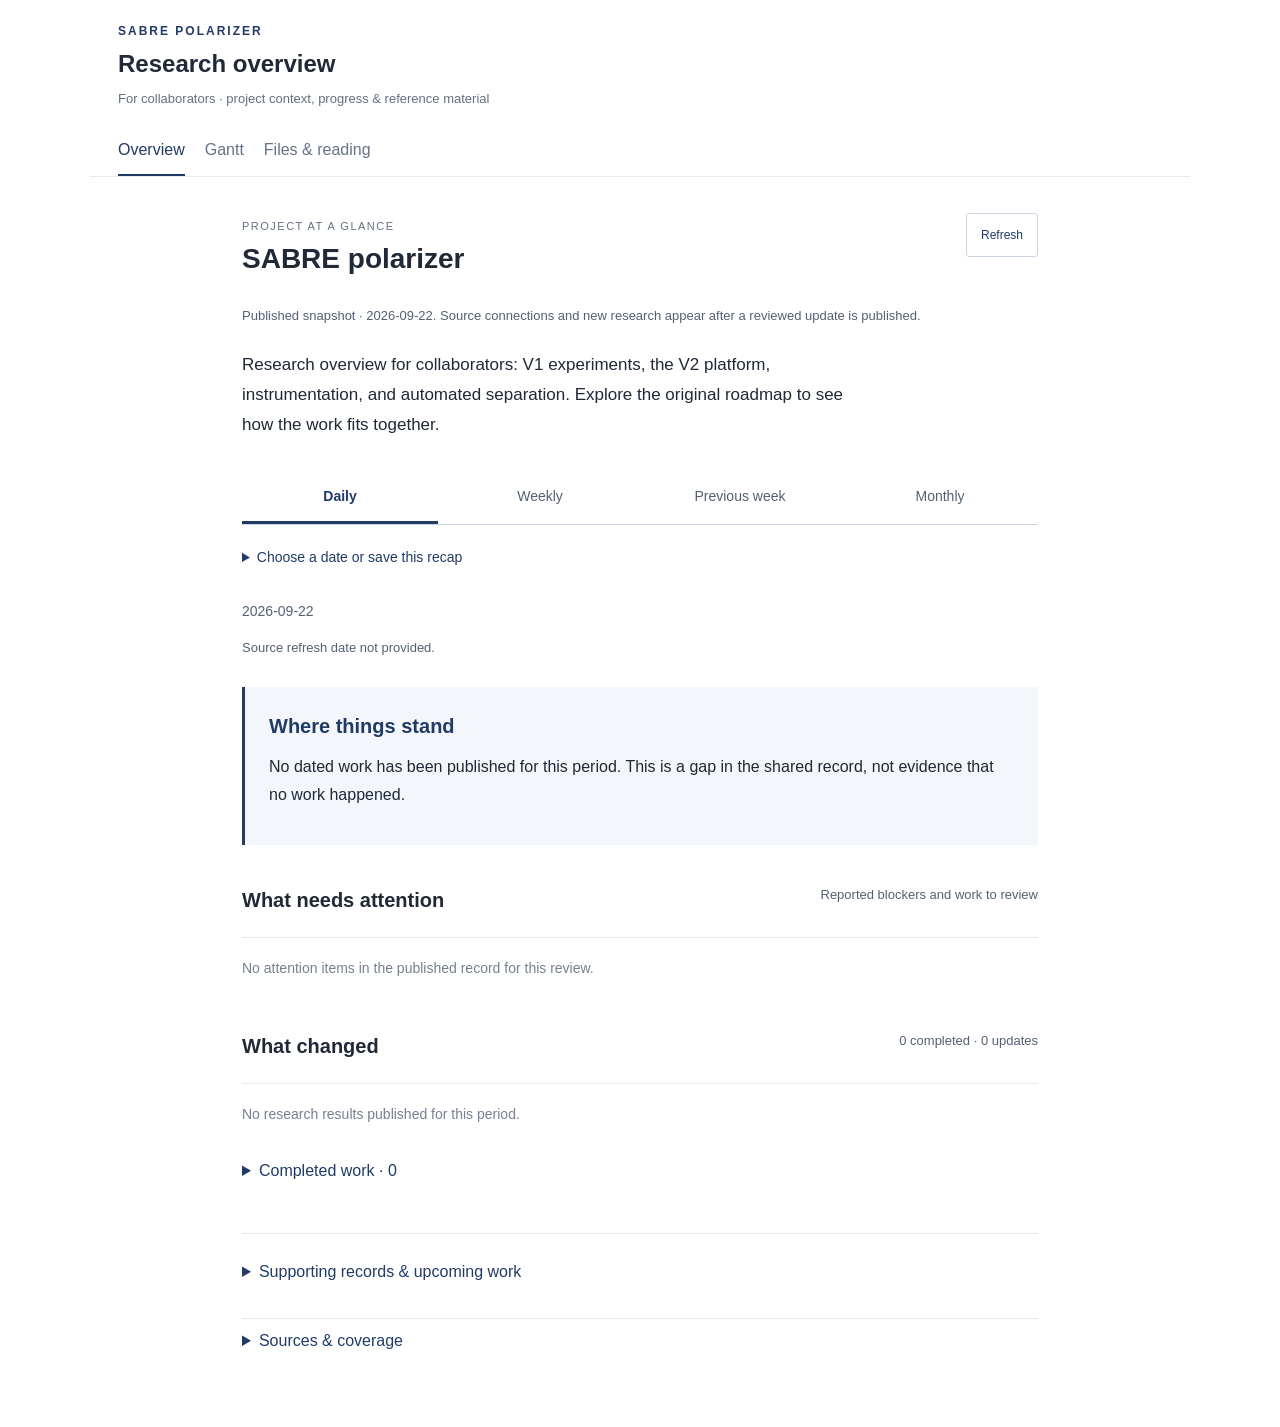
==== index.html @ f715c622 "Publish static SABRE collaborator overview" ====
<!doctype html><html lang="en"><head><meta charset="utf-8"><meta name="viewport" content="width=device-width,initial-scale=1"><meta name="robots" content="noindex,nofollow"><title>SABRE · Research overview</title><link rel="stylesheet" href="./app.css"><script src="./public.js" defer></script></head><body data-static="true" class="collaborator-view"><div id="application"><header><div class="brand">SABRE POLARIZER</div><h1>Research overview</h1><p>For collaborators · project context, progress & reference material</p><nav aria-label="Views"><button data-view="overview" aria-pressed="true">Overview</button><button data-view="gantt">Gantt</button><button data-view="resources">Files & reading</button></nav></header><div id="content"><p>Loading research overview…</p></div></div><div id="message" role="status"></div></body></html>
---- app.css ----
:root{color-scheme:light;--navy:#213b66;--ink:#1f2937;--paper:#f3f6fa;--line:#ccd5e2}*{box-sizing:border-box}body{margin:0;background:var(--paper);color:var(--ink);font:16px/1.5 -apple-system,BlinkMacSystemFont,'Segoe UI',Arial,sans-serif}main,#application{max-width:1100px;margin:auto}header{background:var(--navy);color:#fff;padding:24px}h1{font-size:28px;line-height:1.2;margin:10px 0}h2{font-size:20px;margin:0 0 14px}h3{font-size:16px;margin:0 0 8px}p{margin:8px 0}.brand{letter-spacing:2px;font-size:12px;font-weight:700}.header-row{display:flex;align-items:center;justify-content:space-between;gap:16px}header p{color:#d9e3f3;font-size:13px}nav{display:flex;gap:6px;margin-top:20px;flex-wrap:wrap}button,a.button{font:inherit;border:1px solid var(--navy);border-radius:3px;padding:10px 14px;min-height:44px;background:var(--navy);color:white;cursor:pointer;text-decoration:none;display:inline-block}button:disabled{opacity:.5;cursor:wait}button.secondary,a.secondary{background:white;color:var(--navy);border-color:var(--line)}nav button{background:#172c4f;border:0}nav button[aria-pressed=true]{background:white;color:var(--navy)}#content{padding:24px}.toolbar{display:flex;gap:10px;align-items:end;flex-wrap:wrap;margin-bottom:20px}.toolbar label{margin:0}label{display:block;margin:10px 0;font-size:13px}input,textarea,select{display:block;border:1px solid var(--line);border-radius:3px;background:white;color:var(--ink);font:inherit;font-size:16px;padding:10px;width:100%;min-width:0;min-height:44px}textarea{min-height:110px;resize:vertical}.panel{background:white;border:1px solid var(--line);padding:18px;margin-bottom:18px;min-width:0}.band{background:var(--navy);color:white;padding:10px 14px;margin:0}.muted,small{color:#526175;font-size:13px}.warning{background:#fff8e8;border-left:4px solid #b88016;padding:12px;margin:10px 0}.week-grid{display:grid;grid-template-columns:repeat(5,minmax(0,1fr));gap:10px}.day{background:white;border:1px solid var(--line);min-width:0}.day h3{margin:0;background:var(--navy);color:white;padding:10px}.block{padding:12px;border-left:4px solid #2e73ad;border-bottom:1px solid var(--line);overflow-wrap:anywhere}.block b{display:block}.block small{display:block}.badge{font-size:11px;letter-spacing:.5px;display:inline-block;background:#e9eff6;color:var(--navy);padding:3px 6px}.split{display:grid;grid-template-columns:1fr 1fr;gap:18px}.gantt{width:100%;border-collapse:collapse;table-layout:fixed}.gantt th,.gantt td{padding:4px 1px;text-align:center;font-size:12px}.gantt th:first-child{width:65px;text-align:left}.mark{height:13px;display:block;background:#eef2f6}.task-head{color:white;margin:-18px -18px 14px;padding:12px 18px}.row{padding:12px 0;border-bottom:1px solid var(--line);overflow-wrap:anywhere}.actions{display:flex;gap:8px;flex-wrap:wrap;margin-top:12px}.evidence{white-space:pre-wrap;overflow-wrap:anywhere}.filters{display:grid;grid-template-columns:1fr 1fr;gap:10px}.form-grid{display:grid;grid-template-columns:1fr 1fr;gap:0 12px}.form-grid .full{grid-column:1/-1}details{margin-top:12px}summary{cursor:pointer;min-height:44px;padding:10px 0;color:var(--navy)}#message{max-width:1100px;margin:10px auto;padding:12px 24px;white-space:pre-wrap;overflow-wrap:anywhere}#message:empty{display:none}#login{max-width:440px;margin:80px auto;background:white;padding:28px;border-top:8px solid var(--navy)}pre{white-space:pre-wrap;overflow-wrap:anywhere;font-size:12px}a{color:#245d91}button:focus-visible,input:focus-visible,textarea:focus-visible,select:focus-visible,a:focus-visible{outline:3px solid #b88016;outline-offset:2px}[hidden]{display:none!important}@media(max-width:760px){.week-grid{grid-template-columns:1fr}.split{grid-template-columns:1fr}#content,header{padding:16px}.header-row{align-items:start}h1{font-size:25px}nav{gap:4px}nav button{padding:10px 11px}.panel{padding:14px}.task-head{margin:-14px -14px 12px;padding:10px 14px}}@media print{nav,.toolbar,button,#message{display:none}header{background:white;color:black}.week-grid{grid-template-columns:1fr}.panel{break-inside:avoid}}
.form-grid,.filters{grid-template-columns:repeat(2,minmax(0,1fr))}label{min-width:0}#source-output{white-space:pre-wrap;overflow-wrap:anywhere;font-size:12px}@media(max-width:420px){.form-grid{grid-template-columns:1fr}.form-grid .full{grid-column:auto}}
/* Viewing-first layout: quiet reading surfaces and one shared project timeline. */
body{background:#fff}header{background:#fff;color:var(--ink);border-bottom:1px solid #e5eaf0;padding:22px 28px 0}header .brand{color:var(--navy)}header p{color:#647083}header h1{font-size:24px;font-weight:600}nav{gap:20px;margin-top:18px}nav button{background:transparent;color:#667285;border:0;border-bottom:2px solid transparent;border-radius:0;padding:12px 0}nav button[aria-pressed=true]{color:var(--navy);background:transparent;border-bottom-color:var(--navy)}#content{padding:28px}h2{font-weight:550}.intro{display:flex;justify-content:space-between;align-items:center;gap:20px;margin:10px 0 30px}.intro h2{font-size:27px;margin:6px 0}.eyebrow{font-size:11px;letter-spacing:1.5px;text-transform:uppercase;color:#647083}.overview-columns{display:grid;grid-template-columns:1.2fr 1fr;gap:44px}.reading-section{margin:0 0 30px;min-width:0}.section-heading{display:flex;justify-content:space-between;align-items:baseline;flex-wrap:wrap;gap:10px;border-bottom:1px solid #e5eaf0;padding-bottom:10px;margin-bottom:14px}.section-heading h2{margin:0;font-size:18px}.section-heading a{font-size:13px;text-decoration:none}.reading-row{padding:14px 0;border-bottom:1px solid #eef1f5}.reading-row p{margin:5px 0}.outcome{font-size:12px;color:#657186}.empty{color:#758092;font-size:14px;padding:12px 0;max-width:48ch}.todo-row{display:flex;align-items:start;gap:10px;padding:12px 0;border-bottom:1px solid #eef1f5}.todo-row p{margin:0}.todo-circle{width:15px;height:15px;border:1px solid #9aa4b3;border-radius:50%;flex-shrink:0;margin-top:5px}.calendar-section{margin-top:18px}.google-calendar{border:0;width:100%;height:560px;margin-top:14px}.source-status{border-top:1px solid #e5eaf0;margin-top:24px}.panel{border:0;border-bottom:1px solid #e5eaf0;padding:18px 0;margin-bottom:22px}.badge{background:#f1f4f7}.timeline-legend{display:flex;flex-wrap:wrap;gap:18px;color:#657186;font-size:12px;margin:12px 0 24px}.timeline-legend span{display:flex;align-items:center;gap:6px}.legend-bar{width:22px;height:5px;background:var(--navy);display:inline-block}.legend-bar.baseline{opacity:.25}.timeline-axis{display:flex;justify-content:space-between;color:#758092;font-size:11px;margin-bottom:6px}.timeline-item{border-top:1px solid #e5eaf0;margin:0}.timeline-item summary{list-style:none;padding:16px 0;display:block}.timeline-item summary::-webkit-details-marker{display:none}.timeline-label{display:flex;justify-content:space-between;gap:12px;align-items:baseline;font-size:14px;margin-bottom:12px}.timeline-label small{font-size:11px;white-space:nowrap}.stream-dot{display:inline-block;width:7px;height:7px;border-radius:50%;margin-right:8px}.timeline-track{height:30px;position:relative;background:repeating-linear-gradient(to right,transparent 0,transparent calc(33.333% - 1px),#edf0f4 calc(33.333% - 1px),#edf0f4 33.333%)}.timeline-bar{position:absolute;border-radius:2px;height:5px}.timeline-bar.baseline{top:1px;opacity:.25}.timeline-bar.forecast{top:11px}.actual-dot{position:absolute;top:22px;width:5px;height:5px;background:#1f2937;border-radius:50%}.timeline-detail{background:#f8fafc;padding:14px 18px;margin-bottom:14px}.recap{line-height:1.7}.header-row .secondary{border:0;font-size:13px;white-space:nowrap}.reading-section button.secondary{font-size:13px}.form-grid label{font-size:12px}@media(max-width:760px){header{padding:18px 18px 0}#content{padding:22px 18px}.overview-columns{grid-template-columns:1fr;gap:8px}.intro{align-items:start;flex-direction:column;gap:12px}.intro h2{font-size:25px}nav{gap:16px;flex-wrap:nowrap;justify-content:space-between}nav button{font-size:13px;padding:12px 0;min-width:0}.timeline-label{align-items:start}.timeline-label>span{max-width:72%}.section-heading h2{font-size:17px}.panel{padding:14px 0}.google-calendar{height:500px}}
/* Source-faithful workbook grid: fixed weekly scale, frozen task labels. */
.source-notice{padding:12px 16px;background:#fff8e8;border-left:3px solid #9b5800;font-size:13px;line-height:1.6;margin:12px 0}
.roadmap-key{display:flex;gap:16px;flex-wrap:wrap;font-size:13px;margin:20px 0}.roadmap-key span{display:flex;align-items:center;gap:6px}.roadmap-key i{display:inline-block;width:25px;height:12px}
.roadmap-scroll{overflow:auto;max-height:65vh;border:1px solid #dce3ec;isolation:isolate}.source-gantt{border-collapse:separate;border-spacing:0;table-layout:fixed;width:max-content;font-size:12px}.source-gantt th,.source-gantt td{padding:0;border-right:1px solid #dce3ec;border-bottom:1px solid #e7edf3;box-sizing:border-box}.source-gantt thead{position:sticky;top:0;z-index:4}.source-gantt thead th{background:#213b66;color:white;text-align:center;height:38px}.source-gantt th.week-heading{width:88px;min-width:88px;height:62px;font-weight:500}.week-heading small{display:block;font-size:10px;color:#e3eaf5}.source-gantt .frozen{position:sticky;left:0;z-index:2;width:270px;min-width:270px;max-width:270px;background:white;text-align:left;white-space:normal}.source-gantt thead .frozen{z-index:5;background:#213b66;padding:14px}.source-gantt thead .frozen small{color:#dce5f2}.source-gantt td{position:relative;height:66px;width:88px;min-width:88px;background:#fff}.source-gantt tr:nth-child(even) td{background:#f8fafc}.source-row-button{background:transparent!important;color:#172c4f!important;border:0!important;border-radius:0;width:100%;text-align:left;padding:10px 12px;font-size:12px;line-height:1.4;min-height:66px}.source-row-button strong{display:inline-block;margin-right:6px}.source-row-button small{display:block;color:#607083;font-size:11px;margin-top:4px}.source-child .source-row-button{padding-left:22px;font-weight:400}.source-gantt .source-band th,.source-gantt .source-band td{background:#eaf0f8;padding:10px 12px;height:48px;color:#213b66}.source-cell{height:20px;line-height:20px;text-align:center;font-size:23px;font-weight:bold}.source-note-dot{position:absolute;bottom:0;left:32px;min-height:22px;padding:0 5px;background:white;color:#172c4f;border:0;font-size:17px}.roadmap-note-form{max-width:580px;margin:16px 0}.sr-only{position:absolute;width:1px;height:1px;overflow:hidden;clip:rect(0,0,0,0)}
@media(max-width:600px){.source-gantt .frozen{width:160px;min-width:160px;max-width:160px}.source-row-button{font-size:11px;padding:8px}.source-gantt td{height:86px}.source-gantt .source-band th{font-size:11px}.roadmap-scroll{max-height:62vh}.source-notice{font-size:12px}.roadmap-key{gap:10px}}
/* Phone-first reading: entire source schedule fits, task title sits above its bar. */
.compact-gantt{width:100%;margin-bottom:28px}.compact-axis{display:flex;background:#213b66;color:#fff;padding:5px 0;font-size:11px;text-align:center;position:sticky;top:0;z-index:2}.compact-axis span{flex:1;min-width:0;border-right:1px solid #ffffff33}.compact-axis small{display:block;color:#d9e3f3;font-size:9px}.compact-section{padding:14px 0 8px;margin:8px 0 0;color:#213b66;font-size:13px}.compact-row{display:block;width:100%;border:0;border-bottom:1px solid #e5eaf0;background:white;color:#172c4f;text-align:left;padding:10px 0;border-radius:0;min-height:58px}.compact-title{display:flex;justify-content:space-between;gap:6px;font-size:12px;margin-bottom:7px;line-height:1.35}.compact-title small{font-size:10px;white-space:nowrap}.compact-track{display:grid;min-height:15px;background:#f3f6fa}.compact-track>span{position:relative;height:15px;font-size:10px;line-height:15px;text-align:center;border-right:1px solid #fff8}.compact-track i{position:absolute;font-size:8px;top:5px;left:25%;font-style:normal;color:#172c4f}.compact-child .compact-title{font-weight:400;padding-left:10px}.compact-child{background:#fafbfc}.period-tabs{display:flex;border-bottom:1px solid #ccd5e2;gap:4px}.period-tabs button{flex:1;background:white;color:#526175;border:0;border-bottom:3px solid transparent;border-radius:0;padding:10px 4px;font-size:13px}.period-tabs button[aria-pressed=true]{border-bottom-color:#213b66;color:#213b66;font-weight:600}.digest-intro{margin-bottom:18px}.digest-intro p{font-size:14px}.digest-heading{display:flex;justify-content:space-between;flex-wrap:wrap;align-items:baseline;margin:22px 0 6px}.digest-heading h2{margin:0}.digest-heading span{font-size:12px;color:#526175}.digest-counts{display:flex;gap:14px;padding:16px 0;border-bottom:1px solid #e5eaf0}.digest-counts span{flex:1;font-size:12px}.digest-counts b{display:block;font-size:25px;color:#213b66}.digest-day{border-bottom:1px solid #e5eaf0;margin:0}.digest-day summary{display:flex;justify-content:space-between;align-items:center;gap:10px;font-size:13px}.digest-day summary span{font-size:11px;color:#526175}.digest-task{display:flex;gap:10px;padding:10px 0;border-bottom:1px solid #eef1f5;font-size:14px}.digest-task small{display:block;font-size:11px}.status-mark{color:#527d2a}.digest-task+ h3{margin-top:24px}#content> .reading-section{margin-top:24px}@media(max-width:600px){.compact-title{font-size:11px}.compact-row{min-height:58px}.roadmap-key{font-size:11px;margin:12px 0}.period-tabs button{font-size:12px}.digest-counts{gap:8px}.digest-intro h2{font-size:23px}}
.review-top{display:flex;justify-content:space-between;gap:12px;align-items:center;margin-bottom:16px}.review-top h2{margin:4px 0;font-size:24px}.review-top button{font-size:12px}.review-date{display:flex;gap:10px;align-items:end;margin:12px 0}.review-date label{margin:0;flex:1;max-width:210px}.review-date button{font-size:12px;padding:10px}.period-range{font-size:13px;color:#526175}.freshness{font-size:12px;padding:8px 0;color:#526175}.freshness.stale,.freshness.future,.freshness.unavailable{color:#80521c;background:#fff7e8;padding:10px;border-left:3px solid #b88016}.quick-recap{border-left:3px solid #213b66;background:#f3f6fa;padding:16px;margin:10px 0 20px}.quick-recap h3{color:#213b66}.quick-recap p{font-size:14px;line-height:1.65}.inline-link{background:transparent;color:#245d91;border:0;min-height:28px;padding:2px 0;font-size:inherit;text-decoration:underline}.finding{padding:12px 0;border-bottom:1px solid #e5eaf0}.finding h3{margin:4px 0;font-size:15px}.finding p{font-size:14px;line-height:1.6}.finding summary{font-size:12px;min-height:32px;padding:6px 0}.daily-records{border-top:1px solid #e5eaf0}#message:not(:empty){position:sticky;bottom:0;background:#fff7e8;border-top:1px solid #e5d4b0;font-size:13px}@media(max-width:420px){.review-top h2{font-size:21px}.review-date{gap:6px}.review-date button{padding:10px 7px}.quick-recap{padding:12px}.digest-task{font-size:13px}}
.compact-track>span.current-week{outline:1px solid #172c4f;outline-offset:-1px;z-index:1}@media(prefers-reduced-motion:reduce){*{scroll-behavior:auto!important}}
.attention-reason{color:#80521c!important}.update-kind{display:inline-block;text-transform:uppercase;font-size:10px;letter-spacing:.4px;padding:3px 5px;background:#edf2f8;color:#213b66}.update-kind.blocker{background:#fff0e9;color:#98441e}.outlook-row{display:flex;gap:14px;border-bottom:1px solid #e5eaf0;padding:12px 0;font-size:13px}.outlook-row time{flex-shrink:0;color:#526175;font-size:12px}.outlook-row small{display:block}
.recap-expand summary{font-size:14px;line-height:1.65;color:var(--ink);padding:0}.recap-expand summary span{display:block;font-size:12px;color:#245d91;text-decoration:underline}.recap-expand[open] summary{font-size:12px;color:#526175}
/* A readable collaborator briefing, with generous spacing instead of dense tiles. */
.collaborator-view #content{max-width:860px;margin:auto;padding:36px 32px 64px}
.collaborator-view .project-introduction{margin:0 0 32px;max-width:64ch;line-height:1.75;font-size:17px}
.collaborator-view .current-focus{border-left:3px solid #2e73ad;padding:4px 0 4px 18px;margin-top:24px}
.collaborator-view .current-focus p{margin:6px 0;font-size:16px}
.collaborator-view .review-top{margin-bottom:16px;align-items:start}
.collaborator-view .review-top h2{font-size:28px;line-height:1.3}
.collaborator-view .period-tabs button{font-size:14px;padding:14px 6px}
.collaborator-view .review-tools{margin:12px 0}.collaborator-view .review-tools>summary{font-size:14px}
.collaborator-view .period-range{font-size:14px;margin-top:20px}
.collaborator-view .freshness{font-size:13px;line-height:1.6;margin-bottom:16px}
.collaborator-view .quick-recap{padding:24px;margin:20px 0 40px}
.collaborator-view .quick-recap h3,.collaborator-view .reading-section h3{font-size:20px}
.collaborator-view .quick-recap p,.collaborator-view .recap-expand summary{font-size:16px;line-height:1.75;margin:12px 0}
.collaborator-view #content>.reading-section{margin:40px 0}
.collaborator-view .section-heading{gap:8px;padding-bottom:14px;margin-bottom:8px;align-items:start}
.collaborator-view .digest-task{padding:20px 0;gap:14px;font-size:16px;line-height:1.65}
.collaborator-view .digest-task small{font-size:13px;line-height:1.6;margin-top:6px}
.collaborator-view .finding{padding:22px 0}.collaborator-view .finding h3{font-size:19px;line-height:1.45;margin:10px 0}
.collaborator-view .finding p,.collaborator-view .reading-row p{font-size:16px;line-height:1.75}
.collaborator-view .finding summary{min-height:44px;font-size:14px}
.collaborator-view .supporting-records{margin-top:36px;border-top:1px solid #e5eaf0;padding-top:16px}
.collaborator-view .resource-intro p{font-size:16px;line-height:1.75;max-width:64ch}
.collaborator-view .resource-group{margin:40px 0 48px}.collaborator-view .resource-group h2{font-size:22px;margin-bottom:8px}
.collaborator-view .resource-context{font-size:16px;line-height:1.65;color:#526175;margin:0 0 12px}
.collaborator-view .resource-item{padding:24px 0;border-bottom:1px solid #e5eaf0;overflow-wrap:anywhere}
.collaborator-view .resource-item h3{font-size:20px;line-height:1.5;margin:8px 0 12px}.collaborator-view .resource-item a{display:inline-block;padding:4px 0}
.collaborator-view .resource-item p{font-size:16px;line-height:1.75;max-width:64ch;margin:0}.collaborator-view .resource-item small{font-size:13px;line-height:1.6}
.collaborator-view .compact-title{font-size:15px;line-height:1.5;margin-bottom:12px;flex-wrap:wrap}.collaborator-view .compact-title small{font-size:12px}
.collaborator-view .compact-row{padding:16px 0;min-height:76px}.collaborator-view .compact-section{font-size:17px;line-height:1.5;padding:24px 0 14px}
.collaborator-view .roadmap-key{font-size:13px;line-height:1.6;gap:14px}.collaborator-view #roadmap-evidence p{font-size:16px;line-height:1.75}
@media(max-width:600px){.collaborator-view #content{padding:28px 22px 48px}.collaborator-view .review-top h2{font-size:26px}.collaborator-view .project-introduction{font-size:16px}.collaborator-view .quick-recap{padding:20px}.collaborator-view .section-heading{display:block}.collaborator-view .section-heading small{display:block;margin-top:6px}.collaborator-view .period-tabs button{font-size:13px}.collaborator-view .review-date{flex-wrap:wrap}.collaborator-view .review-date label{flex-basis:100%;max-width:none}}
.library-editor{max-width:800px!important;padding:24px}.library-editor header{padding:10px 0 24px}.library-editor>section{margin:30px 0}.library-editor #library-message{position:sticky;bottom:0;background:#f3f6fa;padding:14px;color:#213b66;white-space:pre-wrap}.library-editor #library-message:empty{display:none}
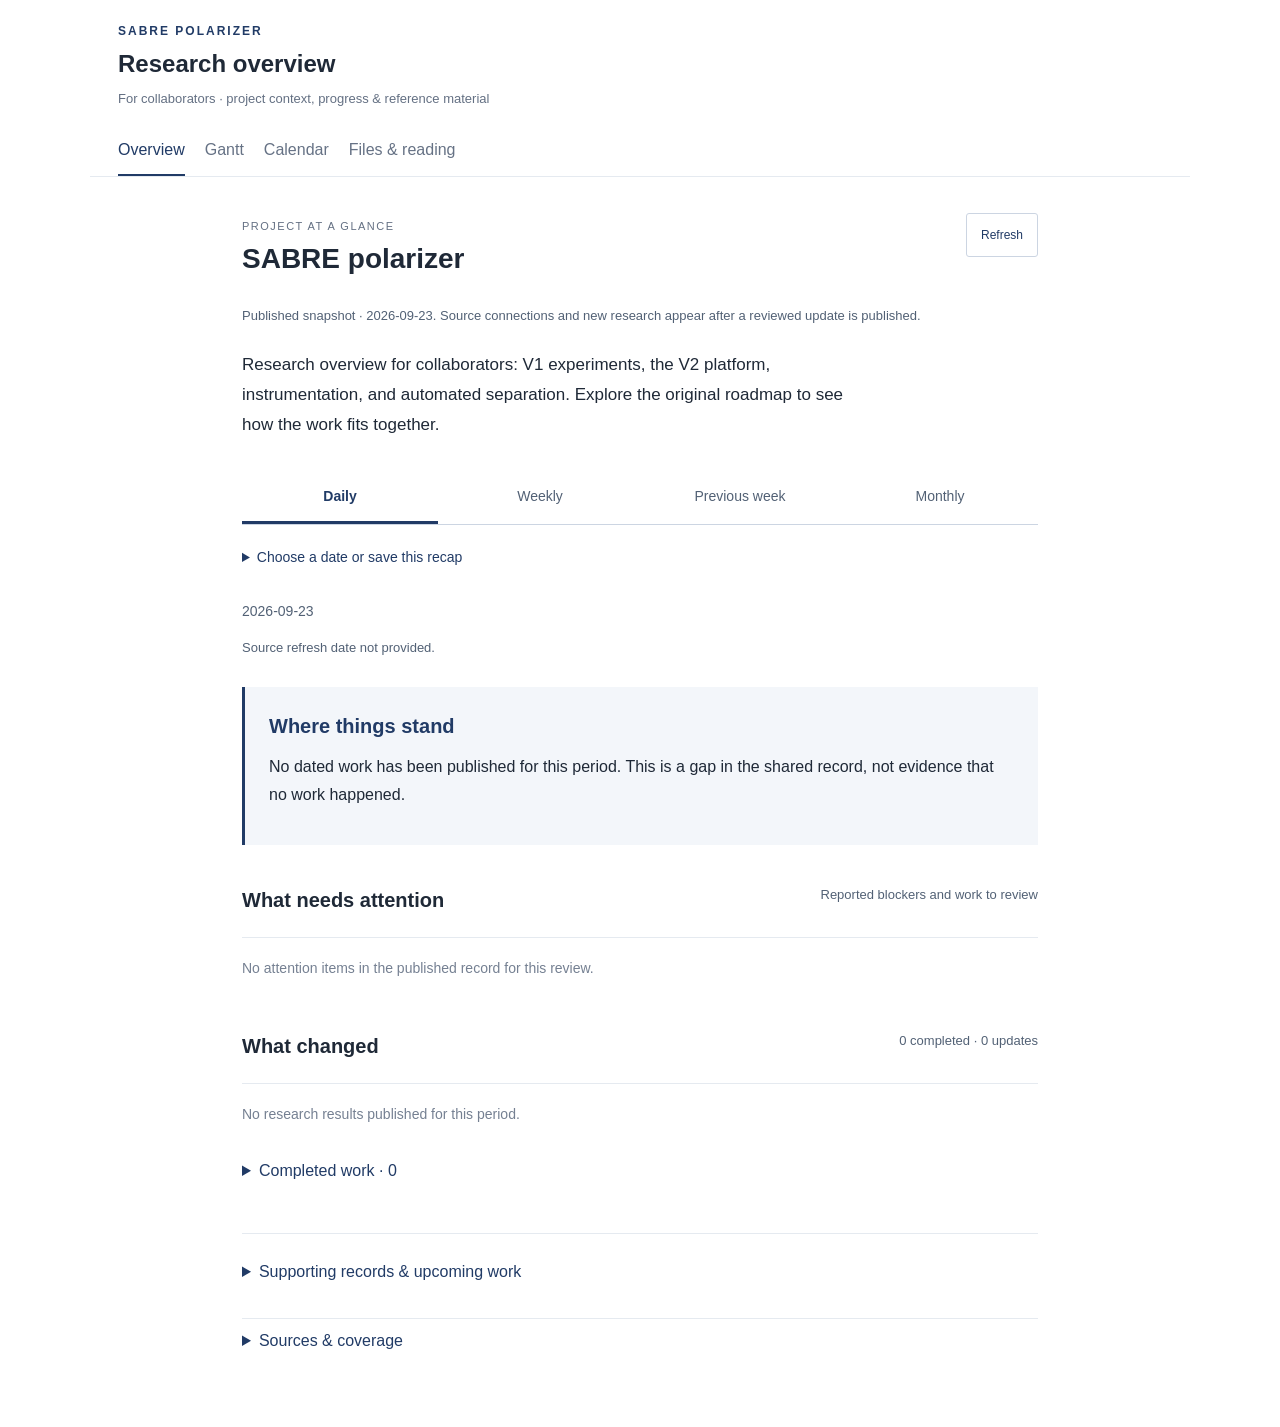
==== commit fb2c77e5: "Publish approved Calendar view and source connection status" ====
--- a/index.html
+++ b/index.html
@@ -1 +1 @@
-<!doctype html><html lang="en"><head><meta charset="utf-8"><meta name="viewport" content="width=device-width,initial-scale=1"><meta name="robots" content="noindex,nofollow"><title>SABRE · Research overview</title><link rel="stylesheet" href="./app.css"><script src="./public.js" defer></script></head><body data-static="true" class="collaborator-view"><div id="application"><header><div class="brand">SABRE POLARIZER</div><h1>Research overview</h1><p>For collaborators · project context, progress & reference material</p><nav aria-label="Views"><button data-view="overview" aria-pressed="true">Overview</button><button data-view="gantt">Gantt</button><button data-view="resources">Files & reading</button></nav></header><div id="content"><p>Loading research overview…</p></div></div><div id="message" role="status"></div></body></html>
+<!doctype html><html lang="en"><head><meta charset="utf-8"><meta name="viewport" content="width=device-width,initial-scale=1"><meta name="robots" content="noindex,nofollow"><title>SABRE · Research overview</title><link rel="stylesheet" href="./app.css"><script src="./public.js" defer></script></head><body data-static="true" class="collaborator-view"><div id="application"><header><div class="brand">SABRE POLARIZER</div><h1>Research overview</h1><p>For collaborators · project context, progress & reference material</p><nav aria-label="Views"><button data-view="overview" aria-pressed="true">Overview</button><button data-view="gantt">Gantt</button><button data-view="calendar">Calendar</button><button data-view="resources">Files & reading</button></nav></header><div id="content"><p>Loading research overview…</p></div></div><div id="message" role="status"></div></body></html>
--- a/app.css
+++ b/app.css
@@ -45,4 +45,8 @@
 .collaborator-view .compact-row{padding:16px 0;min-height:76px}.collaborator-view .compact-section{font-size:17px;line-height:1.5;padding:24px 0 14px}
 .collaborator-view .roadmap-key{font-size:13px;line-height:1.6;gap:14px}.collaborator-view #roadmap-evidence p{font-size:16px;line-height:1.75}
 @media(max-width:600px){.collaborator-view #content{padding:28px 22px 48px}.collaborator-view .review-top h2{font-size:26px}.collaborator-view .project-introduction{font-size:16px}.collaborator-view .quick-recap{padding:20px}.collaborator-view .section-heading{display:block}.collaborator-view .section-heading small{display:block;margin-top:6px}.collaborator-view .period-tabs button{font-size:13px}.collaborator-view .review-date{flex-wrap:wrap}.collaborator-view .review-date label{flex-basis:100%;max-width:none}}
-.library-editor{max-width:800px!important;padding:24px}.library-editor header{padding:10px 0 24px}.library-editor>section{margin:30px 0}.library-editor #library-message{position:sticky;bottom:0;background:#f3f6fa;padding:14px;color:#213b66;white-space:pre-wrap}.library-editor #library-message:empty{display:none}
+.library-editor{max-width:800px!important;padding:24px}.library-editor header{padding:10px 0 24px}.library-editor>section{margin:30px 0}.library-editor #library-message{background:#f3f6fa;padding:14px;color:#213b66;white-space:pre-wrap}.library-editor #library-message:empty{display:none}
+
+.library-editor fieldset{border:1px solid #d5dfea;padding:22px;margin:24px 0;border-radius:6px}.library-editor fieldset legend{font-size:18px;padding:0 8px}.library-editor fieldset label{display:block;margin:16px 0}.library-editor .approve-item{width:auto;min-height:auto;margin-right:8px}
+
+.collaborator-view [data-view="calendar"]{flex-shrink:0}.collaborator-view .google-calendar{height:620px}.collaborator-view #content li{line-height:1.8;margin:8px 0}@media(max-width:380px){.collaborator-view nav{gap:10px}.collaborator-view nav button{font-size:12px}}
